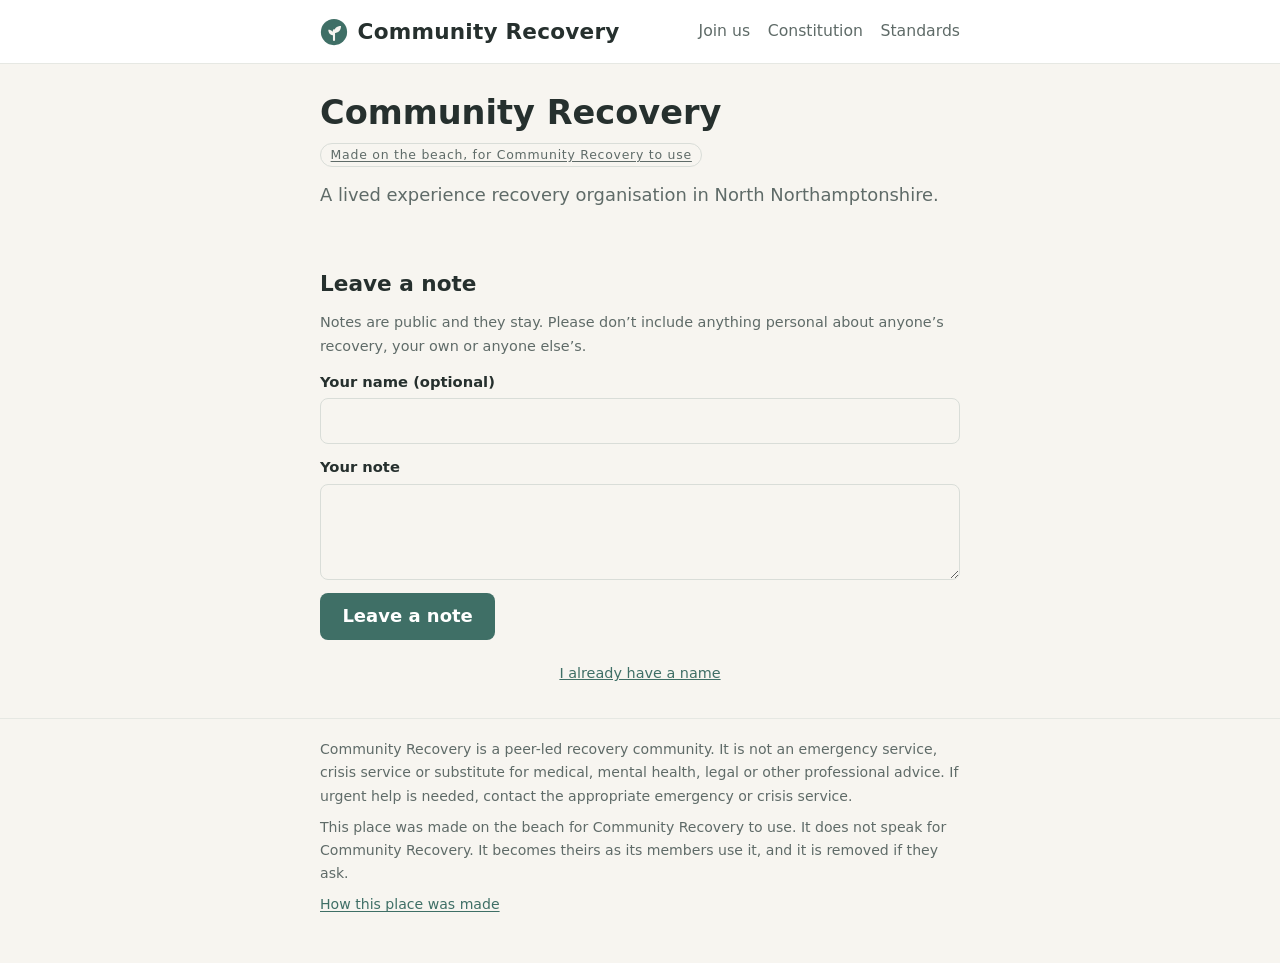
==== index.html @ f358cfdf "Community Recovery on the beach: the pages, the seeds, the keepers' tools A few plain pages in front" ====
<!DOCTYPE html>
<html lang="en">
<head>
<meta charset="UTF-8">
<meta name="viewport" content="width=device-width, initial-scale=1.0">
<title>Community Recovery</title>
<meta name="description" content="Community Recovery's place on the beach: read, answer and shape what the community holds in common, each in your own words.">
<meta name="robots" content="noindex">
<meta name="theme-color" content="#f7f5f0" media="(prefers-color-scheme: light)">
<meta name="theme-color" content="#151a19" media="(prefers-color-scheme: dark)">
<link rel="icon" type="image/svg+xml" href="data:image/svg+xml,%3Csvg xmlns='http://www.w3.org/2000/svg' viewBox='0 0 32 32'%3E%3Ccircle cx='16' cy='16' r='15' fill='%233f6f66'/%3E%3Cpath d='M16 25V14' stroke='%23f7f5f0' stroke-width='2.4' stroke-linecap='round'/%3E%3Cpath d='M16 17c0-5 3-8 8-8 0 5-3 8-8 8zM16 20c0-4-2.5-6.5-6.5-6.5 0 4 2.5 6.5 6.5 6.5z' fill='%23f7f5f0'/%3E%3C/svg%3E">
<link rel="stylesheet" href="look.css">
<link rel="stylesheet" href="kit.css">
</head>
<body>
<header class="masthead">
  <div class="wrap">
    <a class="brand" href="./"><svg viewBox="0 0 32 32" width="28" height="28" aria-hidden="true"><circle cx="16" cy="16" r="15" fill="#3f6f66"/><path d="M16 25V14" stroke="#f7f5f0" stroke-width="2.4" stroke-linecap="round"/><path d="M16 17c0-5 3-8 8-8 0 5-3 8-8 8zM16 20c0-4-2.5-6.5-6.5-6.5 0 4 2.5 6.5 6.5 6.5z" fill="#f7f5f0"/></svg>Community Recovery</a>
    <nav class="section-nav" aria-label="Community Recovery">
      <a href="join.html">Join us</a>
      <a href="constitution.html">Constitution</a>
      <a href="standards.html">Standards</a>
    </nav>
  </div>
</header>

<main class="wrap">
  <h1>Community Recovery</h1>
  <a class="pill" href="made.html">Made on the beach, for Community Recovery to use</a>
  <p class="lead how" id="strap">A lived experience recovery organisation in North Northamptonshire.</p>

  <ul class="doors" id="doors"></ul>

  <section id="here" hidden>
    <h2>Who&rsquo;s here</h2>
    <ul class="people" id="people"></ul>
  </section>

  <section id="room">
    <h2>Leave a note</h2>
    <div class="thread" id="thread"></div>
    <form id="note-form" novalidate>
      <p class="form-foot">Notes are public and they stay. Please don&rsquo;t include anything personal about anyone&rsquo;s recovery, your own or anyone else&rsquo;s.</p>
      <label for="who">Your name (optional)</label>
      <input id="who" name="who" type="text" maxlength="40" autocomplete="off">
      <label class="trap" for="web" aria-hidden="true">Leave this empty</label>
      <input class="trap" id="web" name="web" type="text" tabindex="-1" autocomplete="off" aria-hidden="true">
      <label for="note">Your note</label>
      <textarea id="note" name="note" maxlength="1500" required></textarea>
      <button type="submit">Leave a note</button>
      <p class="form-status" role="status"></p>
    </form>
  </section>

  <p class="me" id="me"></p>
</main>

<footer>
  <div class="wrap">
    <p>Community Recovery is a peer-led recovery community. It is not an emergency service, crisis service or substitute for medical, mental health, legal or other professional advice. If urgent help is needed, contact the appropriate emergency or crisis service.</p>
    <p id="honest">This place was made on the beach for Community Recovery to use. It does not speak for Community Recovery. It becomes theirs as its members use it, and it is removed if they ask.</p>
    <p><a href="made.html">How this place was made</a></p>
  </div>
</footer>
<script src="config.js"></script>
<script src="words.js"></script>
<script src="kit.js"></script>
<script>
(function () {
  var el = Kit.el, $ = function (id) { return document.getElementById(id); }, CFG = Kit.config;

  // The front door is the lighthouse, drawn: change the block and this page changes.
  Kit.read('lighthouse').then(function (lh) {
    if (!lh) return;
    var root = Kit.split(Kit.text(lh)).gloss, stop = root.indexOf('. ');
    if (root) $('strap').textContent = Kit.cap(stop > 0 ? root.slice(0, stop + 1) : root);
    var tail = root.indexOf('This place was made');
    if (tail >= 0) $('honest').textContent = root.slice(tail);
    var doors = $('doors'); doors.textContent = '';
    Kit.digits(lh).forEach(function (k) {
      if (typeof lh[k] !== 'string') return;
      var sp = Kit.split(lh[k]), colon = sp.gloss.indexOf(': ');
      var href = (CFG.pages || {})[sp.title] || (/^https?:\/\//.test(sp.title) ? sp.title : null);
      if (!href || !sp.gloss) return;
      var li = el('li'), a = el('a'); a.href = href;
      a.appendChild(el('strong', null, colon > 0 ? sp.gloss.slice(0, colon) : sp.gloss));
      if (colon > 0) a.appendChild(el('span', null, Kit.cap(sp.gloss.slice(colon + 2))));
      li.appendChild(a); doors.appendChild(li);
    });
  }, function () {});

  // Who is here: read from people's own cards, never kept as a list.
  Kit.index().then(function (idx) {
    var born = (idx && idx.born) || {}, all = Kit.names(idx);
    var who = Kit.people(idx).sort(function (a, b) { return String(born['passport:' + a] || '').localeCompare(String(born['passport:' + b] || '')); });
    if (!who.length) return;
    return Promise.all(who.map(function (n) {
      return Promise.all([
        Kit.read('passport:' + n).catch(function () { return null; }),
        all.indexOf('agreement:' + n) >= 0 ? Kit.read('agreement:' + n).catch(function () { return null; }) : Promise.resolve(null)
      ]).then(function (r) { return { name: n, card: r[0], agreed: r[1] }; });
    })).then(function (list) {
      var ul = $('people'); ul.textContent = '';
      list.forEach(function (p) {
        if (!p.card) return;
        var li = el('li'); li.appendChild(el('strong', null, p.name));
        var a = p.agreed, yes = a && ['1', '2'].every(function (k) { return /^Agreed\b/.test(Kit.text(Kit.at(a, k))); });
        if (yes) li.appendChild(el('span', 'agreed', '\u2713 agreed'));
        var line = Kit.text(p.card);
        if (line && line !== p.name) li.appendChild(el('span', 'line', line));
        if (typeof p.card['1'] === 'string' && p.card['1'].trim()) li.appendChild(el('span', 'line', 'Brings: ' + p.card['1']));
        ul.appendChild(li);
      });
      $('here').hidden = !ul.childNodes.length;
    });
  }, function () {});

  // The room: notes, oldest first. As a room grows the beach nests the older notes under "_".
  function entries(node, out) {
    out = out || [];
    if (!node || typeof node !== 'object') return out;
    if (node._ && typeof node._ === 'object') entries(node._, out);
    Kit.digits(node).forEach(function (k) {
      var e = node[k];
      if (e && typeof e === 'object' && typeof e._ === 'string' && typeof e['3'] === 'string') { if (e._.trim()) out.push({ who: typeof e['1'] === 'string' ? e['1'] : '', when: e['3'], text: e._ }); }
      else if (e && typeof e === 'object') entries(e, out);
    });
    return out;
  }
  function thread() {
    return Kit.read('pool:community-recovery').then(function (pool) {
      var box = $('thread'); box.textContent = '';
      entries(pool).forEach(function (c) {
        var d = el('div', 'comment'), meta = el('p', 'comment-meta');
        if (c.who) meta.appendChild(el('strong', null, c.who));
        meta.appendChild(document.createTextNode((c.who ? ' \u00b7 ' : '') + Kit.when(c.when)));
        d.appendChild(meta); d.appendChild(el('p', 'comment-text', c.text)); box.appendChild(d);
      });
    }, function () {});
  }
  thread();
  var form = $('note-form'), status = form.querySelector('.form-status'), button = form.querySelector('button');
  var m = Kit.me(); if (m) form.who.value = m.name;
  form.addEventListener('submit', function (ev) {
    ev.preventDefault();
    var note = form.note.value.trim();
    if (form.web.value || !note) return;
    // a typed name is shown as a visitor's, so nobody can sign a note as someone else
    var typed = form.who.value.replace(/\s+/g, ' ').trim().slice(0, 40);
    button.disabled = true; status.textContent = 'Sending\u2026';
    Kit.post({ block: 'pool:community-recovery', append: true, content: { _: note, 1: typed ? typed + ', a visitor' : 'a visitor', 2: '', 3: new Date().toISOString() } }).then(function (r) {
      button.disabled = false;
      if (!r.ok) { status.textContent = 'That didn\u2019t reach the beach. Please try again in a moment.'; return; }
      form.note.value = ''; status.textContent = 'Thank you. Your note is here.';
      return thread();
    });
  });

  Kit.whoLine($('me'));
})();
</script>
</body>
</html>
---- look.css ----
/* look.css — Community Recovery's own look, written by Matthew for his pages at
   phenomemental.github.io/happyseaurchin-beach/community-recovery/ and used here unchanged, so that
   these pages sit beside his. The kit's own additions are in kit.css. */


:root {
  --bg: #f7f5f0;
  --card: #ffffff;
  --ink: #26302e;
  --muted: #5f6b68;
  --faint: #d9ddd8;
  --line: #e6e8e3;
  --accent: #3f6f66;
  --accent-soft: #e8f0ed;
  --quiet-bg: #eeefea;
}
@media (prefers-color-scheme: dark) {
  :root {
    --bg: #151a19;
    --card: #1c2322;
    --ink: #e4e9e6;
    --muted: #a2adaa;
    --faint: #333c3a;
    --line: #2b3432;
    --accent: #8cc2b6;
    --accent-soft: #22302d;
    --quiet-bg: #19201f;
  }
}
* { box-sizing: border-box; }
html { -webkit-text-size-adjust: 100%; }
body {
  margin: 0;
  background: var(--bg);
  color: var(--ink);
  font-family: "Atkinson Hyperlegible", system-ui, -apple-system, "Segoe UI", sans-serif;
  font-size: 1.0625rem;
  line-height: 1.65;
}
a { color: var(--accent); text-underline-offset: 0.15em; }
.wrap {
  max-width: 42rem;
  margin: 0 auto;
  padding: 0 1rem;
}
.visually-hidden {
  position: absolute;
  width: 1px;
  height: 1px;
  overflow: hidden;
  clip: rect(0 0 0 0);
  white-space: nowrap;
}

/* Header: the name, and the section's pages. */
.masthead {
  border-bottom: 1px solid var(--line);
  background: var(--card);
}
.masthead .wrap {
  display: flex;
  flex-wrap: wrap;
  align-items: center;
  justify-content: space-between;
  gap: 0.4rem 1.2rem;
  padding-top: 0.8rem;
  padding-bottom: 0.8rem;
}
.brand {
  display: flex;
  align-items: center;
  gap: 0.6rem;
  color: var(--ink);
  text-decoration: none;
  font-size: 1.2rem;
  font-weight: 700;
  letter-spacing: 0.01em;
}
.brand svg { flex: none; }
.section-nav {
  display: flex;
  flex-wrap: wrap;
  gap: 0.2rem 1.1rem;
  font-size: 0.98rem;
}
.section-nav a {
  color: var(--muted);
  text-decoration: none;
  padding: 0.3rem 0;
  border-bottom: 2px solid transparent;
}
.section-nav a:hover { color: var(--accent); }
.section-nav a[aria-current="page"] {
  color: var(--ink);
  border-bottom-color: var(--accent);
}

main.wrap { padding-top: 1.8rem; padding-bottom: 2rem; }
h2 {
  font-size: 1.35rem;
  line-height: 1.3;
  margin: 2.4rem 0 0.8rem;
}
p { margin: 0 0 1rem; }
code {
  font-family: inherit;
  font-weight: 700;
  white-space: normal;
  overflow-wrap: anywhere;
}
.calm, .none, .private {
  color: var(--muted);
  font-style: italic;
}
.none, .private { margin: 0; }

/* Reflections, comments and notes */
.reflection, .comment {
  padding: 0.7rem 0;
  border-bottom: 1px solid var(--line);
}
.reflection:last-child, .comment:last-child { border-bottom: 0; }
.reflection-who, .comment-meta {
  font-size: 0.92rem;
  color: var(--muted);
  margin: 0 0 0.2rem;
}
.reflection-who strong, .comment-meta strong { color: var(--ink); }
.reflection-who a strong { color: var(--accent); }
.reflection-text, .comment-text {
  white-space: pre-line;
  overflow-wrap: break-word;
  margin: 0 0 0.5rem;
}
.replies {
  margin-left: 1rem;
  border-left: 2px solid var(--line);
  padding-left: 0.8rem;
}
.thread-empty { color: var(--muted); font-style: italic; }
.more, .comment-more {
  background: none;
  border: 0;
  padding: 0;
  font: inherit;
  font-size: 0.95rem;
  color: var(--accent);
  text-decoration: underline;
  cursor: pointer;
}

/* Forms */
.form-foot {
  font-size: 0.9rem;
  color: var(--muted);
  margin: 0 0 0.5rem;
  overflow-wrap: anywhere;
}
form label {
  display: block;
  font-size: 0.92rem;
  font-weight: 700;
  margin: 0.7rem 0 0.25rem;
}
form input,
form textarea {
  display: block;
  width: 100%;
  font: inherit;
  font-size: 1rem;
  color: var(--ink);
  background: var(--bg);
  border: 1px solid var(--faint);
  border-radius: 8px;
  padding: 0.55rem 0.7rem;
}
form textarea { min-height: 6rem; resize: vertical; }
form input:focus,
form textarea:focus {
  outline: 2px solid var(--accent);
  outline-offset: 1px;
}
.trap {
  position: absolute !important;
  left: -9999px;
  width: 1px;
  height: 1px;
}
form button[type=submit] {
  font: inherit;
  font-weight: 700;
  color: #fff;
  background: var(--accent);
  border: 0;
  border-radius: 8px;
  padding: 0.55rem 1.4rem;
  margin-top: 0.8rem;
  cursor: pointer;
}
@media (prefers-color-scheme: dark) {
  form button[type=submit] { color: #10201c; }
}
form button:disabled { opacity: 0.6; cursor: default; }
.count { font-size: 0.85rem; color: var(--muted); margin: 0.2rem 0 0; }
.count:empty { display: none; }
.form-status { margin: 0.6rem 0 0; font-size: 0.95rem; }
.form-status:empty { display: none; }
.mic-row { display: flex; align-items: center; gap: 0.6rem; margin-top: 0.4rem; flex-wrap: wrap; }
form button.mic {
  display: inline-flex;
  align-items: center;
  gap: 0.35rem;
  font: inherit;
  font-size: 0.9rem;
  color: var(--accent);
  background: none;
  border: 1px solid var(--faint);
  border-radius: 999px;
  padding: 0.25rem 0.8rem;
  cursor: pointer;
}
form button.mic.listening { border-color: var(--accent); background: var(--accent-soft); }
.mic-note { font-size: 0.85rem; color: var(--muted); margin: 0; }
.mic-note:empty { display: none; }

/* Footer, and a way home that only its owner looks for. */
footer {
  border-top: 1px solid var(--line);
  padding: 1.2rem 0 2.4rem;
  color: var(--muted);
  font-size: 0.88rem;
}
footer p { margin: 0 0 0.5rem; }
.home {
  display: block;
  width: max-content;
  margin: 1.6rem auto 0;
  padding: 0.2rem 0.5rem;
  color: var(--faint);
  text-decoration: none;
  font-size: 0.9rem;
  line-height: 1;
}
.home:hover, .home:focus { color: var(--muted); }

@keyframes settle {
  from { opacity: 0; transform: translateY(0.4rem); }
  to { opacity: 1; transform: none; }
}
.arrived { animation: settle 0.5s ease-out both; }
@media (prefers-reduced-motion: reduce) {
  .arrived { animation: none; }
}
@media (min-width: 600px) {
  body { font-size: 1.125rem; }
  .brand { font-size: 1.35rem; }
}
---- kit.css ----
/* kit.css — what these pages add to Community Recovery's own look (look.css).
   Three colours stand for a family's three answers, in the order its law gives them. */
:root { --first: #4f7f63; --second: #b7812a; --third: #8e9794; }
@media (prefers-color-scheme: dark) {
  :root { --first: #8cc0a0; --second: #d9a64f; --third: #7d8784; }
}

h1 { font-size: 1.75rem; line-height: 1.2; margin: 0; }
.pill {
  display: inline-block; font-size: 0.78rem; letter-spacing: 0.06em; color: var(--muted);
  border: 1px solid var(--faint); border-radius: 999px; padding: 0.05rem 0.6rem; margin: 0.6rem 0 0;
}
.how { color: var(--muted); margin: 0.8rem 0 1.2rem; }
.lead { font-size: 1.12rem; }

/* A frame, folded: parts, then sections, then the clauses themselves */
.part { background: var(--card); border: 1px solid var(--line); border-radius: 12px; margin: 0 0 0.6rem; }
button.fold {
  display: flex; width: 100%; justify-content: space-between; align-items: flex-start; gap: 0.8rem;
  text-align: left; font: inherit; color: inherit; background: none; border: 0; padding: 0.85rem 1rem; cursor: pointer;
}
.fold-words, .fold-title, .fold-gloss { display: block; }
.part > .fold .fold-title { font-weight: 700; }
.fold-gloss { font-size: 0.9rem; color: var(--muted); font-weight: 400; margin-top: 0.1rem; }
.chev { color: var(--muted); flex: none; transition: transform 0.15s; }
.open > .fold .chev { transform: rotate(180deg); }
.part.open > .fold { border-bottom: 1px solid var(--line); }
.part > .kids { padding: 0 1rem 0.3rem; }
.sect { border-top: 1px solid var(--line); }
.part > .kids > .sect:first-child { border-top: 0; }
.sect > .fold { padding: 0.75rem 0; }
.sect.open > .fold .fold-title { color: var(--accent); font-weight: 700; }
.theme-title { font-size: 0.92rem; font-weight: 700; color: var(--muted); margin: 1.1rem 0 0; }
.part > .kids > .theme:first-child .theme-title { margin-top: 0.8rem; }

.clause { border-top: 1px solid var(--line); padding: 0.9rem 0 1rem; scroll-margin-top: 1rem; }
.kids > .clause:first-child, .theme-title + .kids > .clause:first-child { border-top: 0; }
main > .clause { background: var(--card); border: 1px solid var(--line); border-radius: 12px; padding: 0.9rem 1rem 1rem; margin: 0 0 0.6rem; }
.clause-head { display: flex; gap: 0.6rem; align-items: flex-start; }
.clause-title { display: block; }
.clause-head p { margin: 0.25rem 0 0.4rem; overflow-wrap: break-word; }
.dot { flex: none; margin-top: 0.15rem; }
.dot circle, .dot path { vector-effect: non-scaling-stroke; }
.btns { display: flex; flex-wrap: wrap; gap: 0.45rem; align-items: center; margin-top: 0.5rem; }

button.ans, form button.ans[type=submit] {
  font: inherit; font-size: 0.95rem; font-weight: 400; border-radius: 999px; border: 1px solid var(--faint);
  background: var(--card); color: var(--ink); padding: 0.42rem 1rem; margin: 0; cursor: pointer;
}
button.ans.on, form button.ans.on[type=submit] { background: var(--accent); border-color: var(--accent); color: #fff; }
@media (prefers-color-scheme: dark) {
  button.ans.on, form button.ans.on[type=submit], .go, form button.go[type=submit] { color: #10201c; }
}
button.quiet { font: inherit; font-size: 0.92rem; border: 0; background: none; color: var(--muted); padding: 0.42rem 0.3rem; cursor: pointer; }
button.plain { font: inherit; border: 0; background: none; padding: 0; margin: 0; color: var(--accent); text-decoration: underline; cursor: pointer; }
button:focus-visible, a:focus-visible, summary:focus-visible { outline: 2px solid var(--accent); outline-offset: 2px; }

form.saymore textarea, .keepbox textarea, .about textarea { min-height: 5.2rem; margin-top: 0.7rem; background: var(--card); border-radius: 10px; }
.voices, .keepbox { margin: 0.8rem 0 0; font-size: 0.95rem; }
summary { color: var(--muted); cursor: pointer; }
.voice { display: flex; flex-wrap: wrap; gap: 0.15rem 0.5rem; align-items: baseline; padding: 0.4rem 0 0; }
.who { font-weight: 700; }
.tag { font-size: 0.8rem; border-radius: 999px; padding: 0 0.5rem; color: #fff; white-space: nowrap; }
.t0 { background: var(--first); } .t1 { background: var(--second); } .t2 { background: var(--third); }
@media (prefers-color-scheme: dark) { .tag { color: #10201c; } }
.said { flex: 1 1 14rem; min-width: 0; overflow-wrap: break-word; }
.said .bit { display: block; margin-top: 0.2rem; }
.kept { background: var(--quiet-bg); border-radius: 8px; padding: 0.5rem 0.8rem; font-size: 0.92rem; margin: 0.7rem 0 0; }
.kept p { margin: 0 0 0.3rem; }
.kept-when { color: var(--muted); }
.me { color: var(--muted); font-size: 0.9rem; padding: 1.4rem 0 0; text-align: center; margin: 0; }

/* The sheet that asks a name, once */
.veil { position: fixed; inset: 0; background: rgba(20, 26, 25, 0.45); z-index: 20; }
.sheet {
  position: fixed; left: 0; right: 0; bottom: 0; z-index: 21; background: var(--card); color: var(--ink);
  border-radius: 18px 18px 0 0; padding: 1.3rem 1.1rem 1.4rem; max-width: 42rem; margin: 0 auto;
  max-height: 94vh; overflow: auto; box-shadow: 0 -6px 30px rgba(0, 0, 0, 0.18);
}
body.sheet-up { overflow: hidden; }
.sheet label, .sheet .label { display: block; font-size: 1rem; font-weight: 700; margin: 0.5rem 0 0.3rem; }
.sheet .label:first-child { margin-top: 0; }
.sheet form input[type=text] { border-radius: 10px; padding: 0.6rem 0.7rem; }
.words { display: flex; flex-wrap: wrap; gap: 0.4rem; align-items: center; margin: 0.1rem 0 0.4rem; }
.words span { background: var(--accent-soft); border-radius: 8px; padding: 0.35rem 0.7rem; font-weight: 700; }
.small { color: var(--muted); font-size: 0.92rem; margin: 0.3rem 0 0.7rem; }
.tick { display: flex; gap: 0.55rem; align-items: center; margin: 0.35rem 0; }
form .tick input[type=checkbox] { display: inline-block; width: 1.25rem; height: 1.25rem; flex: none; padding: 0; accent-color: var(--accent); }
form .tick label, .tick label { margin: 0; font-weight: 400; font-size: 1rem; }
.go, form button.go[type=submit] {
  display: block; width: 100%; text-align: center; font: inherit; font-size: 1.05rem; font-weight: 700; color: #fff;
  background: var(--accent); border: 1px solid var(--accent); border-radius: 999px; padding: 0.7rem; margin: 0.7rem 0 0; cursor: pointer; text-decoration: none;
}
.go.quiet { background: none; color: var(--accent); border-color: var(--faint); }
.alt { text-align: center; margin: 0.9rem 0 0; font-size: 0.92rem; }
.sheet-shut { position: absolute; top: 0.4rem; right: 0.6rem; font-size: 1.6rem; line-height: 1; border: 0; background: none; color: var(--muted); cursor: pointer; padding: 0.2rem 0.4rem; }
img.card { display: block; width: 100%; border-radius: 12px; border: 1px solid var(--line); margin: 0.3rem 0 0.5rem; }

/* The front door */
.doors { list-style: none; padding: 0; margin: 1.4rem 0 0; display: grid; gap: 0.6rem; }
.doors a { display: block; background: var(--card); border: 1px solid var(--line); border-radius: 12px; padding: 0.85rem 1rem; color: var(--ink); text-decoration: none; }
.doors a:hover, .doors a:focus-visible { border-color: var(--accent); }
.doors strong { display: block; color: var(--accent); }
.doors span { display: block; font-size: 0.95rem; color: var(--muted); }
.people { list-style: none; padding: 0; margin: 0; }
.people li { padding: 0.55rem 0; border-bottom: 1px solid var(--line); }
.people li:last-child { border-bottom: 0; }
.people .line { display: block; font-size: 0.95rem; color: var(--muted); }
.people .agreed { font-size: 0.8rem; color: var(--first); margin-left: 0.4rem; white-space: nowrap; }
.card-box { background: var(--card); border: 1px solid var(--line); border-radius: 12px; padding: 1rem 1rem 1.1rem; margin: 0 0 0.8rem; }
.card-box h2 { margin: 0 0 0.5rem; font-size: 1.15rem; }
.card-box ul { padding-left: 1.2rem; margin: 0.3rem 0 0.8rem; }
.card-box li { margin: 0 0 0.45rem; }
.done { color: var(--first); font-weight: 700; }
.note { background: var(--quiet-bg); border-radius: 8px; padding: 0.6rem 0.8rem; font-size: 0.95rem; }
.note p:last-child { margin-bottom: 0; }
table.plain { border-collapse: collapse; width: 100%; font-size: 0.95rem; margin: 0 0 1rem; }
table.plain th, table.plain td { text-align: left; vertical-align: top; padding: 0.4rem 0.6rem 0.4rem 0; border-bottom: 1px solid var(--line); }
@media (min-width: 600px) { h1 { font-size: 2.1rem; } }
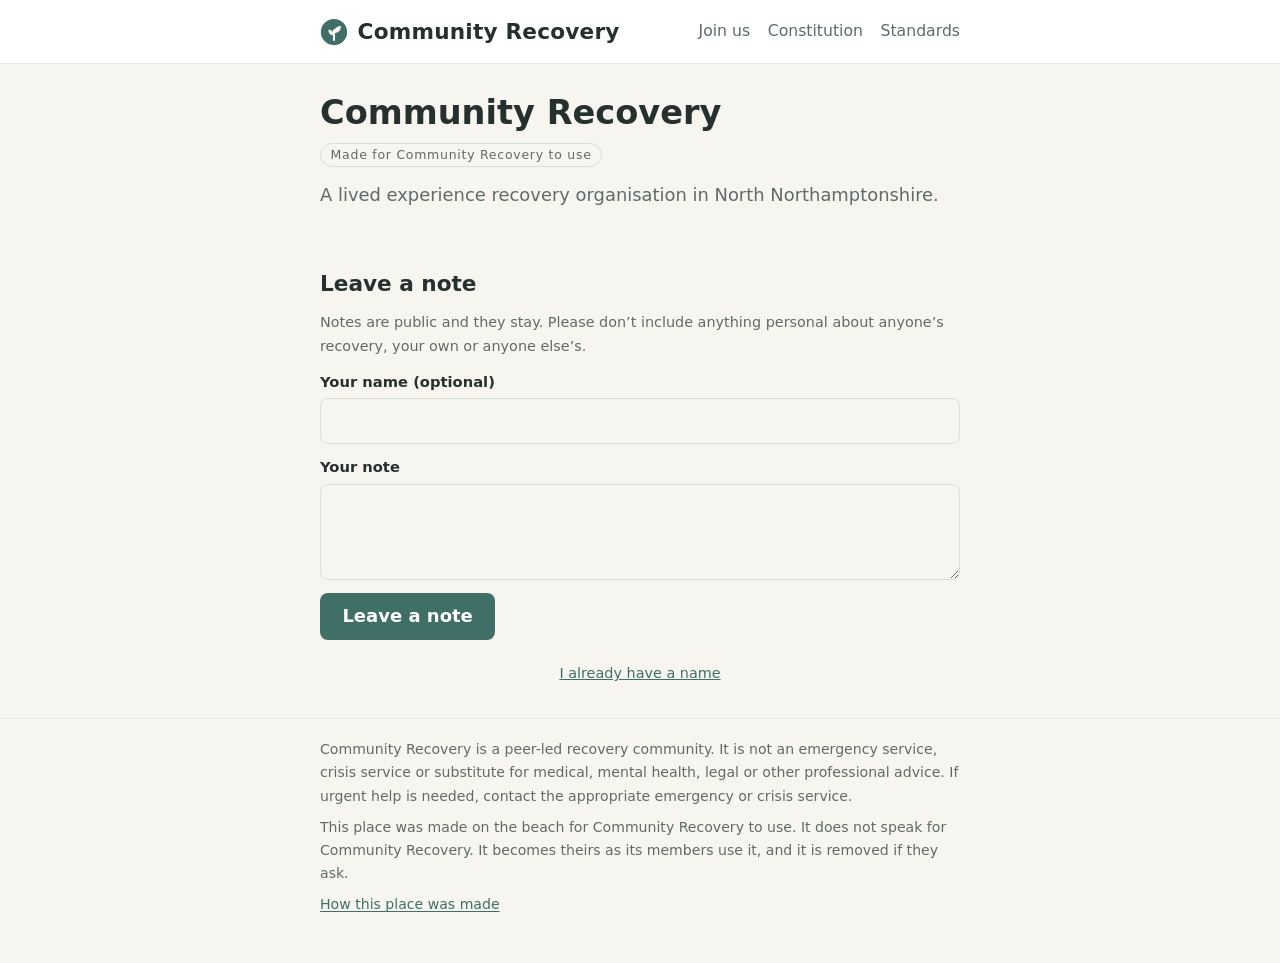
==== commit 22685b26: "Leaving, the front-page mark, and the laws' branch lines - a person can leave: the Join us page remo" ====
--- a/index.html
+++ b/index.html
@@ -26,7 +26,7 @@
 
 <main class="wrap">
   <h1>Community Recovery</h1>
-  <a class="pill" href="made.html">Made on the beach, for Community Recovery to use</a>
+  <a class="pill" href="made.html">Made for Community Recovery to use</a>
   <p class="lead how" id="strap">A lived experience recovery organisation in North Northamptonshire.</p>
 
   <ul class="doors" id="doors"></ul>
--- a/kit.css
+++ b/kit.css
@@ -10,6 +10,7 @@
   display: inline-block; font-size: 0.78rem; letter-spacing: 0.06em; color: var(--muted);
   border: 1px solid var(--faint); border-radius: 999px; padding: 0.05rem 0.6rem; margin: 0.6rem 0 0;
 }
+a.pill { text-decoration: none; }
 .how { color: var(--muted); margin: 0.8rem 0 1.2rem; }
 .lead { font-size: 1.12rem; }
 
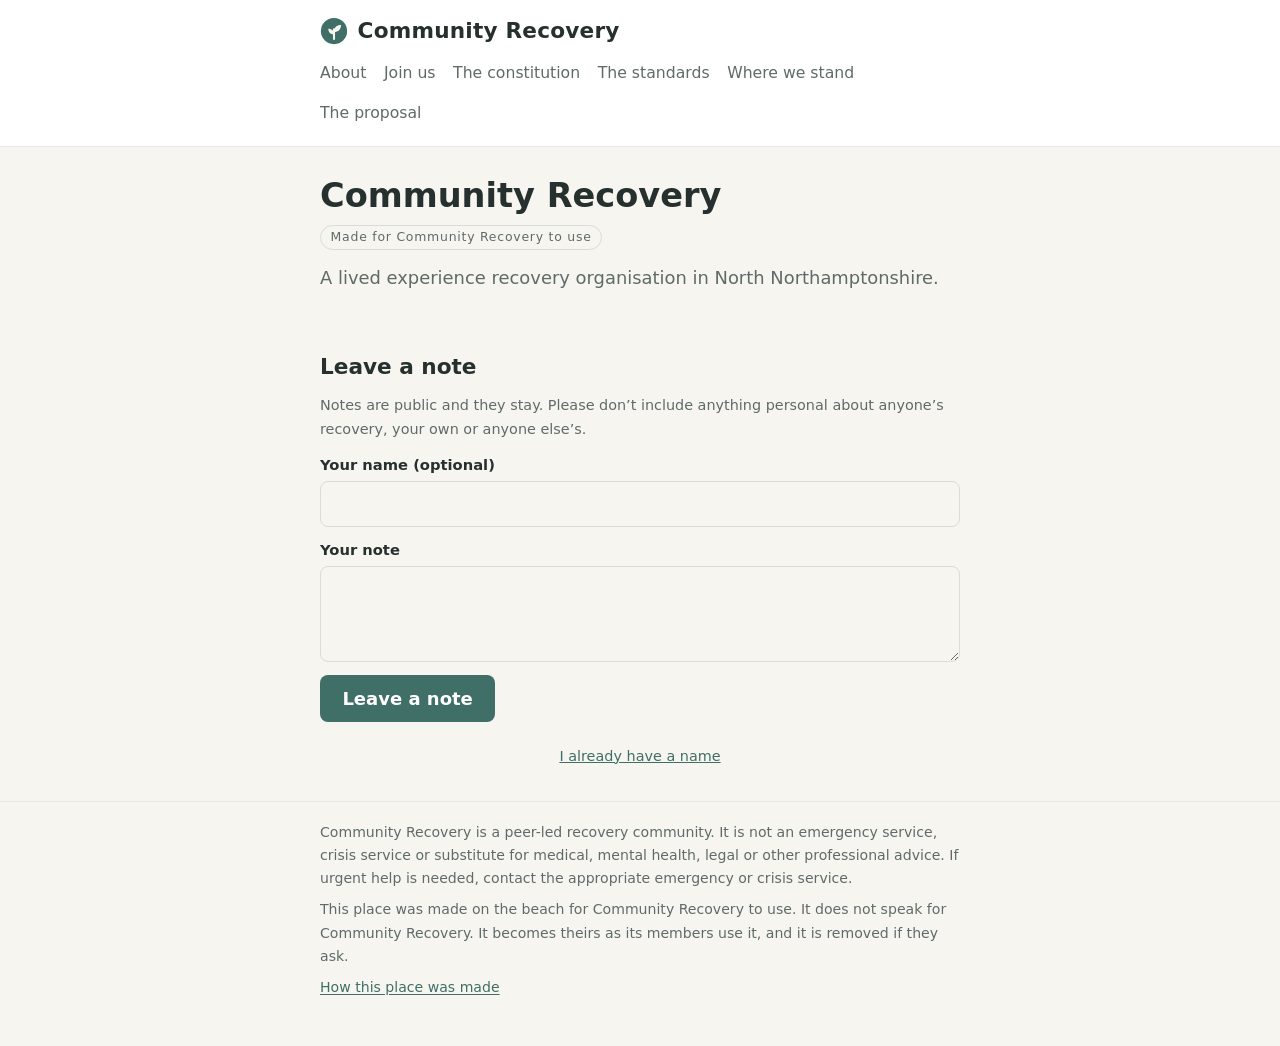
==== commit 30e5aeb4: "a way back, the front door named, the synthesis defined, the minutes seeded At David's word, answeri" ====
--- a/index.html
+++ b/index.html
@@ -9,17 +9,20 @@
 <meta name="theme-color" content="#f7f5f0" media="(prefers-color-scheme: light)">
 <meta name="theme-color" content="#151a19" media="(prefers-color-scheme: dark)">
 <link rel="icon" type="image/svg+xml" href="data:image/svg+xml,%3Csvg xmlns='http://www.w3.org/2000/svg' viewBox='0 0 32 32'%3E%3Ccircle cx='16' cy='16' r='15' fill='%233f6f66'/%3E%3Cpath d='M16 25V14' stroke='%23f7f5f0' stroke-width='2.4' stroke-linecap='round'/%3E%3Cpath d='M16 17c0-5 3-8 8-8 0 5-3 8-8 8zM16 20c0-4-2.5-6.5-6.5-6.5 0 4 2.5 6.5 6.5 6.5z' fill='%23f7f5f0'/%3E%3C/svg%3E">
-<link rel="stylesheet" href="look.css">
-<link rel="stylesheet" href="kit.css">
+<link rel="stylesheet" href="look.css?v=2026-09-30g">
+<link rel="stylesheet" href="kit.css?v=2026-09-30g">
 </head>
 <body>
 <header class="masthead">
   <div class="wrap">
     <a class="brand" href="./"><svg viewBox="0 0 32 32" width="28" height="28" aria-hidden="true"><circle cx="16" cy="16" r="15" fill="#3f6f66"/><path d="M16 25V14" stroke="#f7f5f0" stroke-width="2.4" stroke-linecap="round"/><path d="M16 17c0-5 3-8 8-8 0 5-3 8-8 8zM16 20c0-4-2.5-6.5-6.5-6.5 0 4 2.5 6.5 6.5 6.5z" fill="#f7f5f0"/></svg>Community Recovery</a>
     <nav class="section-nav" aria-label="Community Recovery">
+      <a href="https://phenomemental.github.io/happyseaurchin-beach/community-recovery/">About</a>
       <a href="join.html">Join us</a>
-      <a href="constitution.html">Constitution</a>
-      <a href="standards.html">Standards</a>
+      <a href="constitution.html">The constitution</a>
+      <a href="standards.html">The standards</a>
+      <a href="https://phenomemental.github.io/happyseaurchin-beach/community-recovery/where-we-stand.html">Where we stand</a>
+      <a href="https://phenomemental.github.io/happyseaurchin-beach/community-recovery/proposal.html">The proposal</a>
     </nav>
   </div>
 </header>
@@ -62,9 +65,9 @@
     <p><a href="made.html">How this place was made</a></p>
   </div>
 </footer>
-<script src="config.js"></script>
-<script src="words.js"></script>
-<script src="kit.js"></script>
+<script src="config.js?v=2026-09-30g"></script>
+<script src="words.js?v=2026-09-30g"></script>
+<script src="kit.js?v=2026-09-30g"></script>
 <script>
 (function () {
   var el = Kit.el, $ = function (id) { return document.getElementById(id); }, CFG = Kit.config;
--- a/kit.css
+++ b/kit.css
@@ -113,6 +113,7 @@
 .card-box ul { padding-left: 1.2rem; margin: 0.3rem 0 0.8rem; }
 .card-box li { margin: 0 0 0.45rem; }
 .done { color: var(--first); font-weight: 700; }
+.card-box .label { font-weight: 700; margin: 0 0 0.25rem; }
 .note { background: var(--quiet-bg); border-radius: 8px; padding: 0.6rem 0.8rem; font-size: 0.95rem; }
 .note p:last-child { margin-bottom: 0; }
 table.plain { border-collapse: collapse; width: 100%; font-size: 0.95rem; margin: 0 0 1rem; }
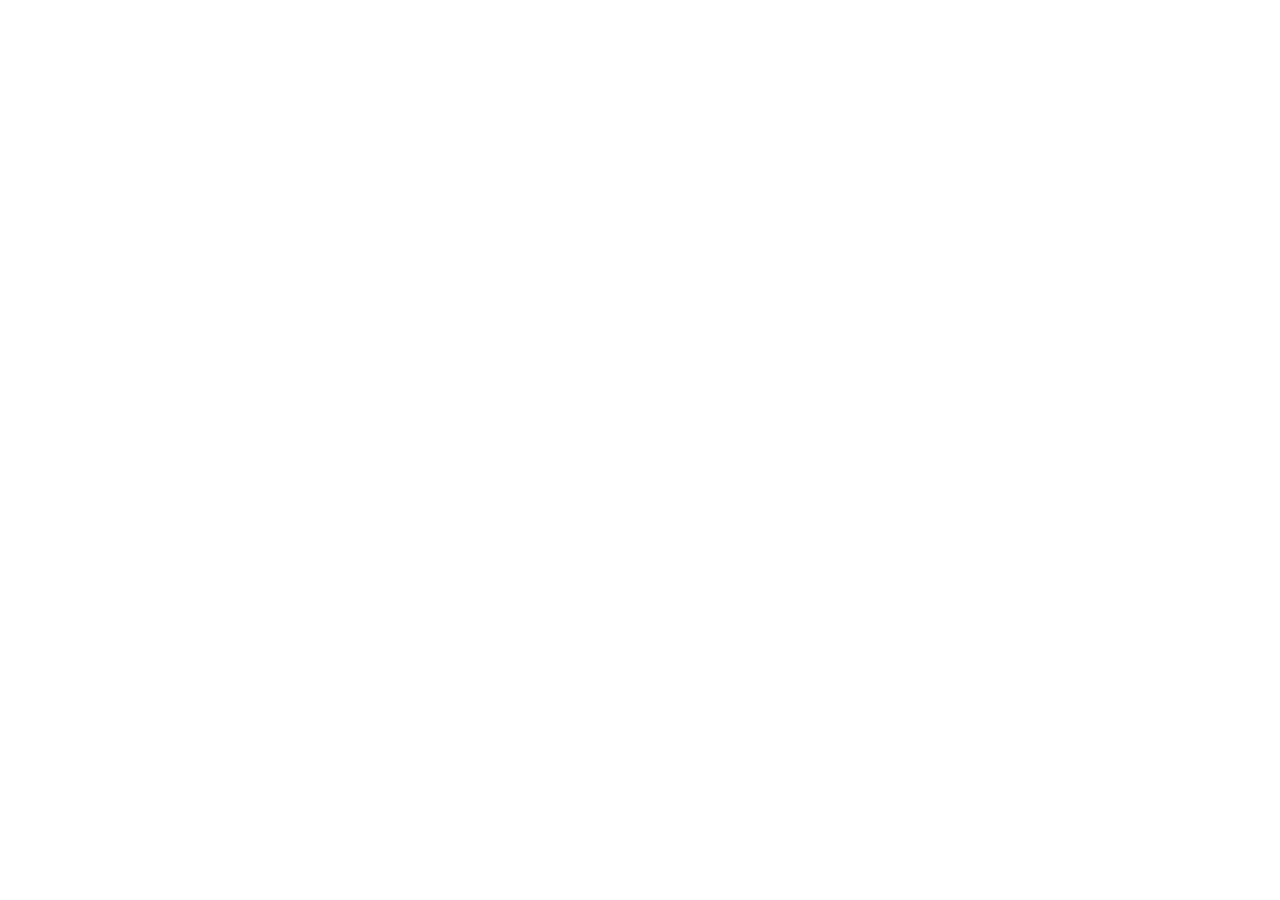
==== commit 5befc8c6: "Pages forward to Matthew's copies, now Community Recovery's home Each of the six pages (front door, " ====
--- a/index.html
+++ b/index.html
@@ -4,163 +4,12 @@
 <meta charset="UTF-8">
 <meta name="viewport" content="width=device-width, initial-scale=1.0">
 <title>Community Recovery</title>
-<meta name="description" content="Community Recovery's place on the beach: read, answer and shape what the community holds in common, each in your own words.">
 <meta name="robots" content="noindex">
-<meta name="theme-color" content="#f7f5f0" media="(prefers-color-scheme: light)">
-<meta name="theme-color" content="#151a19" media="(prefers-color-scheme: dark)">
-<link rel="icon" type="image/svg+xml" href="data:image/svg+xml,%3Csvg xmlns='http://www.w3.org/2000/svg' viewBox='0 0 32 32'%3E%3Ccircle cx='16' cy='16' r='15' fill='%233f6f66'/%3E%3Cpath d='M16 25V14' stroke='%23f7f5f0' stroke-width='2.4' stroke-linecap='round'/%3E%3Cpath d='M16 17c0-5 3-8 8-8 0 5-3 8-8 8zM16 20c0-4-2.5-6.5-6.5-6.5 0 4 2.5 6.5 6.5 6.5z' fill='%23f7f5f0'/%3E%3C/svg%3E">
-<link rel="stylesheet" href="look.css?v=2026-09-30g">
-<link rel="stylesheet" href="kit.css?v=2026-09-30g">
+<link rel="canonical" href="https://phenomemental.github.io/happyseaurchin-beach/community-recovery/">
+<meta http-equiv="refresh" content="0; url=https://phenomemental.github.io/happyseaurchin-beach/community-recovery/">
+<script>location.replace('https://phenomemental.github.io/happyseaurchin-beach/community-recovery/' + location.search + location.hash);</script>
 </head>
 <body>
-<header class="masthead">
-  <div class="wrap">
-    <a class="brand" href="./"><svg viewBox="0 0 32 32" width="28" height="28" aria-hidden="true"><circle cx="16" cy="16" r="15" fill="#3f6f66"/><path d="M16 25V14" stroke="#f7f5f0" stroke-width="2.4" stroke-linecap="round"/><path d="M16 17c0-5 3-8 8-8 0 5-3 8-8 8zM16 20c0-4-2.5-6.5-6.5-6.5 0 4 2.5 6.5 6.5 6.5z" fill="#f7f5f0"/></svg>Community Recovery</a>
-    <nav class="section-nav" aria-label="Community Recovery">
-      <a href="https://phenomemental.github.io/happyseaurchin-beach/community-recovery/">About</a>
-      <a href="join.html">Join us</a>
-      <a href="constitution.html">The constitution</a>
-      <a href="standards.html">The standards</a>
-      <a href="https://phenomemental.github.io/happyseaurchin-beach/community-recovery/where-we-stand.html">Where we stand</a>
-      <a href="https://phenomemental.github.io/happyseaurchin-beach/community-recovery/proposal.html">The proposal</a>
-    </nav>
-  </div>
-</header>
-
-<main class="wrap">
-  <h1>Community Recovery</h1>
-  <a class="pill" href="made.html">Made for Community Recovery to use</a>
-  <p class="lead how" id="strap">A lived experience recovery organisation in North Northamptonshire.</p>
-
-  <ul class="doors" id="doors"></ul>
-
-  <section id="here" hidden>
-    <h2>Who&rsquo;s here</h2>
-    <ul class="people" id="people"></ul>
-  </section>
-
-  <section id="room">
-    <h2>Leave a note</h2>
-    <div class="thread" id="thread"></div>
-    <form id="note-form" novalidate>
-      <p class="form-foot">Notes are public and they stay. Please don&rsquo;t include anything personal about anyone&rsquo;s recovery, your own or anyone else&rsquo;s.</p>
-      <label for="who">Your name (optional)</label>
-      <input id="who" name="who" type="text" maxlength="40" autocomplete="off">
-      <label class="trap" for="web" aria-hidden="true">Leave this empty</label>
-      <input class="trap" id="web" name="web" type="text" tabindex="-1" autocomplete="off" aria-hidden="true">
-      <label for="note">Your note</label>
-      <textarea id="note" name="note" maxlength="1500" required></textarea>
-      <button type="submit">Leave a note</button>
-      <p class="form-status" role="status"></p>
-    </form>
-  </section>
-
-  <p class="me" id="me"></p>
-</main>
-
-<footer>
-  <div class="wrap">
-    <p>Community Recovery is a peer-led recovery community. It is not an emergency service, crisis service or substitute for medical, mental health, legal or other professional advice. If urgent help is needed, contact the appropriate emergency or crisis service.</p>
-    <p id="honest">This place was made on the beach for Community Recovery to use. It does not speak for Community Recovery. It becomes theirs as its members use it, and it is removed if they ask.</p>
-    <p><a href="made.html">How this place was made</a></p>
-  </div>
-</footer>
-<script src="config.js?v=2026-09-30g"></script>
-<script src="words.js?v=2026-09-30g"></script>
-<script src="kit.js?v=2026-09-30g"></script>
-<script>
-(function () {
-  var el = Kit.el, $ = function (id) { return document.getElementById(id); }, CFG = Kit.config;
-
-  // The front door is the lighthouse, drawn: change the block and this page changes.
-  Kit.read('lighthouse').then(function (lh) {
-    if (!lh) return;
-    var root = Kit.split(Kit.text(lh)).gloss, stop = root.indexOf('. ');
-    if (root) $('strap').textContent = Kit.cap(stop > 0 ? root.slice(0, stop + 1) : root);
-    var tail = root.indexOf('This place was made');
-    if (tail >= 0) $('honest').textContent = root.slice(tail);
-    var doors = $('doors'); doors.textContent = '';
-    Kit.digits(lh).forEach(function (k) {
-      if (typeof lh[k] !== 'string') return;
-      var sp = Kit.split(lh[k]), colon = sp.gloss.indexOf(': ');
-      var href = (CFG.pages || {})[sp.title] || (/^https?:\/\//.test(sp.title) ? sp.title : null);
-      if (!href || !sp.gloss) return;
-      var li = el('li'), a = el('a'); a.href = href;
-      a.appendChild(el('strong', null, colon > 0 ? sp.gloss.slice(0, colon) : sp.gloss));
-      if (colon > 0) a.appendChild(el('span', null, Kit.cap(sp.gloss.slice(colon + 2))));
-      li.appendChild(a); doors.appendChild(li);
-    });
-  }, function () {});
-
-  // Who is here: read from people's own cards, never kept as a list.
-  Kit.index().then(function (idx) {
-    var born = (idx && idx.born) || {}, all = Kit.names(idx);
-    var who = Kit.people(idx).sort(function (a, b) { return String(born['passport:' + a] || '').localeCompare(String(born['passport:' + b] || '')); });
-    if (!who.length) return;
-    return Promise.all(who.map(function (n) {
-      return Promise.all([
-        Kit.read('passport:' + n).catch(function () { return null; }),
-        all.indexOf('agreement:' + n) >= 0 ? Kit.read('agreement:' + n).catch(function () { return null; }) : Promise.resolve(null)
-      ]).then(function (r) { return { name: n, card: r[0], agreed: r[1] }; });
-    })).then(function (list) {
-      var ul = $('people'); ul.textContent = '';
-      list.forEach(function (p) {
-        if (!p.card) return;
-        var li = el('li'); li.appendChild(el('strong', null, p.name));
-        var a = p.agreed, yes = a && ['1', '2'].every(function (k) { return /^Agreed\b/.test(Kit.text(Kit.at(a, k))); });
-        if (yes) li.appendChild(el('span', 'agreed', '\u2713 agreed'));
-        var line = Kit.text(p.card);
-        if (line && line !== p.name) li.appendChild(el('span', 'line', line));
-        if (typeof p.card['1'] === 'string' && p.card['1'].trim()) li.appendChild(el('span', 'line', 'Brings: ' + p.card['1']));
-        ul.appendChild(li);
-      });
-      $('here').hidden = !ul.childNodes.length;
-    });
-  }, function () {});
-
-  // The room: notes, oldest first. As a room grows the beach nests the older notes under "_".
-  function entries(node, out) {
-    out = out || [];
-    if (!node || typeof node !== 'object') return out;
-    if (node._ && typeof node._ === 'object') entries(node._, out);
-    Kit.digits(node).forEach(function (k) {
-      var e = node[k];
-      if (e && typeof e === 'object' && typeof e._ === 'string' && typeof e['3'] === 'string') { if (e._.trim()) out.push({ who: typeof e['1'] === 'string' ? e['1'] : '', when: e['3'], text: e._ }); }
-      else if (e && typeof e === 'object') entries(e, out);
-    });
-    return out;
-  }
-  function thread() {
-    return Kit.read('pool:community-recovery').then(function (pool) {
-      var box = $('thread'); box.textContent = '';
-      entries(pool).forEach(function (c) {
-        var d = el('div', 'comment'), meta = el('p', 'comment-meta');
-        if (c.who) meta.appendChild(el('strong', null, c.who));
-        meta.appendChild(document.createTextNode((c.who ? ' \u00b7 ' : '') + Kit.when(c.when)));
-        d.appendChild(meta); d.appendChild(el('p', 'comment-text', c.text)); box.appendChild(d);
-      });
-    }, function () {});
-  }
-  thread();
-  var form = $('note-form'), status = form.querySelector('.form-status'), button = form.querySelector('button');
-  var m = Kit.me(); if (m) form.who.value = m.name;
-  form.addEventListener('submit', function (ev) {
-    ev.preventDefault();
-    var note = form.note.value.trim();
-    if (form.web.value || !note) return;
-    // a typed name is shown as a visitor's, so nobody can sign a note as someone else
-    var typed = form.who.value.replace(/\s+/g, ' ').trim().slice(0, 40);
-    button.disabled = true; status.textContent = 'Sending\u2026';
-    Kit.post({ block: 'pool:community-recovery', append: true, content: { _: note, 1: typed ? typed + ', a visitor' : 'a visitor', 2: '', 3: new Date().toISOString() } }).then(function (r) {
-      button.disabled = false;
-      if (!r.ok) { status.textContent = 'That didn\u2019t reach the beach. Please try again in a moment.'; return; }
-      form.note.value = ''; status.textContent = 'Thank you. Your note is here.';
-      return thread();
-    });
-  });
-
-  Kit.whoLine($('me'));
-})();
-</script>
+<p>Community Recovery's pages now live on Matthew's site: <a href="https://phenomemental.github.io/happyseaurchin-beach/community-recovery/">the front door</a>.</p>
 </body>
 </html>
